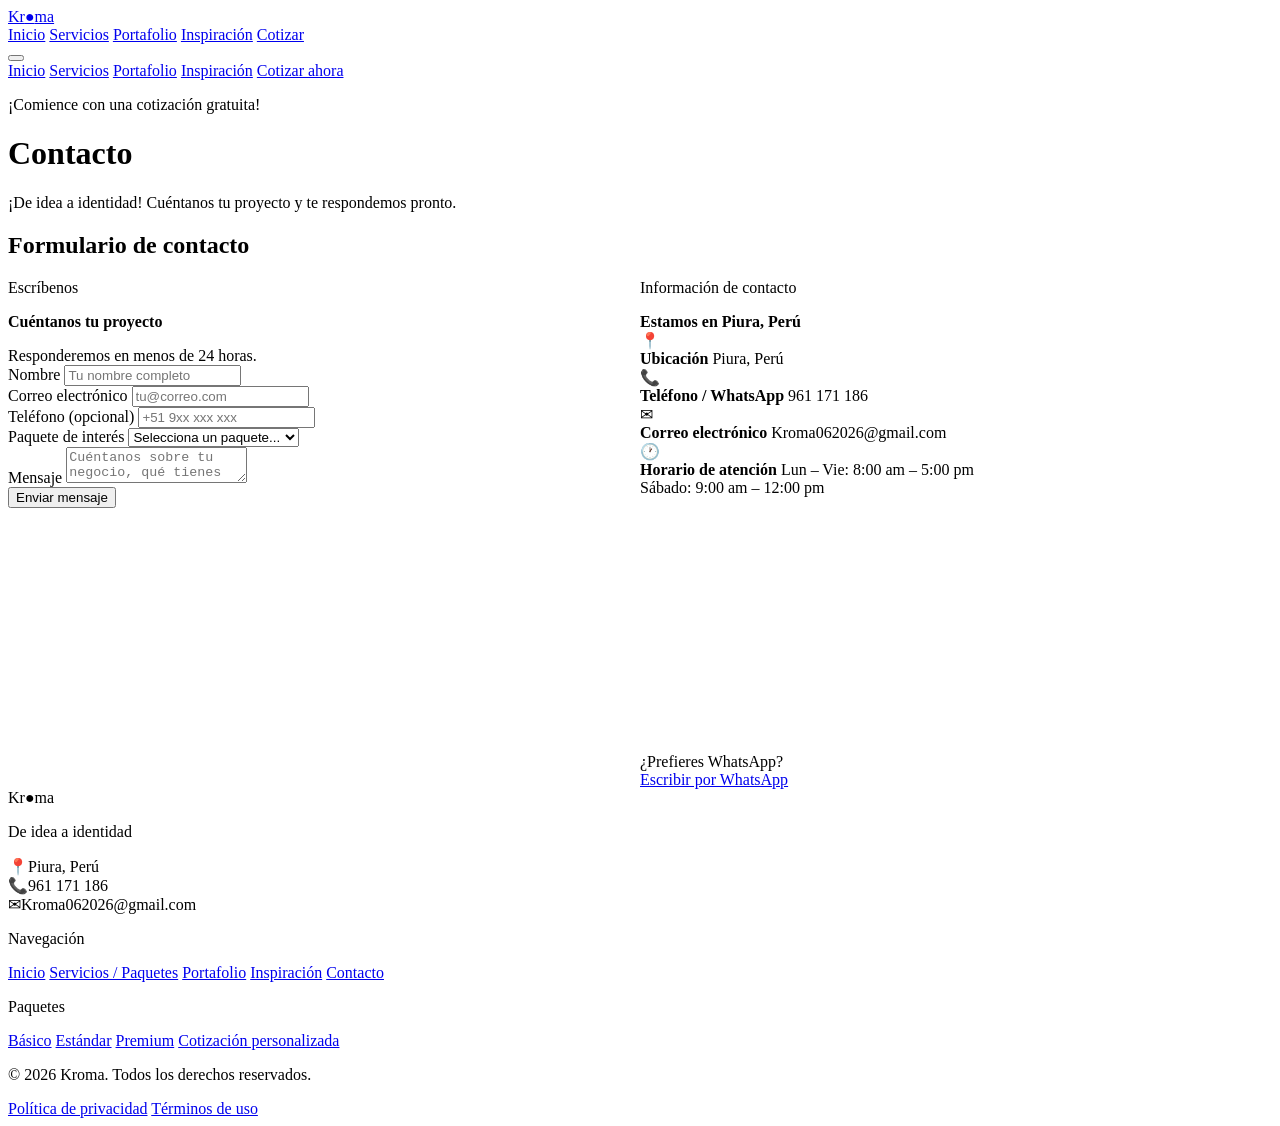
==== contacto.html @ 1860b7c7 "Add files via upload" ====
<!DOCTYPE html>
<html lang="es">
<head>
  <meta charset="UTF-8" />
  <meta name="viewport" content="width=device-width, initial-scale=1.0" />
  <meta name="description" content="Contacta a Kroma para una cotización gratuita — Piura, Perú." />
  <title>Contacto — Kroma</title>
  <link rel="preconnect" href="https://fonts.googleapis.com" />
  <link rel="preconnect" href="https://fonts.gstatic.com" crossorigin />
  <link href="https://fonts.googleapis.com/css2?family=Inter:wght@400;500;600;700&family=Playfair+Display:ital,wght@0,700;0,900;1,700&display=swap" rel="stylesheet" />
  <link rel="stylesheet" href="css/style.css" />
  <link rel="stylesheet" href="css/components.css" />
</head>
<body>

  <header class="navbar" role="banner">
    <div class="navbar__inner">
      <a href="index.html" class="navbar__logo" aria-label="Kroma — inicio">
        <span class="navbar__logo-text">Kr<span>&#9679;</span>ma</span>
      </a>
      <nav class="navbar__nav" aria-label="Navegación principal">
        <a href="index.html"       class="navbar__link">Inicio</a>
        <a href="servicios.html"   class="navbar__link">Servicios</a>
        <a href="portafolio.html"  class="navbar__link">Portafolio</a>
        <a href="inspiracion.html" class="navbar__link">Inspiración</a>
        <a href="contacto.html"    class="navbar__cta">Cotizar</a>
      </nav>
      <button class="navbar__hamburger" aria-label="Abrir menú" aria-expanded="false">
        <span></span><span></span><span></span>
      </button>
    </div>
  </header>

  <nav class="navbar__mobile-menu" aria-label="Menú móvil">
    <a href="index.html"       class="navbar__mobile-link">Inicio</a>
    <a href="servicios.html"   class="navbar__mobile-link">Servicios</a>
    <a href="portafolio.html"  class="navbar__mobile-link">Portafolio</a>
    <a href="inspiracion.html" class="navbar__mobile-link">Inspiración</a>
    <a href="contacto.html"    class="navbar__mobile-cta">Cotizar ahora</a>
  </nav>

  <main>

    <!-- PAGE HERO -->
    <div class="page-hero page-offset">
      <div class="container">
        <p class="page-hero__eyebrow">¡Comience con una cotización gratuita!</p>
        <h1 class="page-hero__title">Contacto</h1>
        <p class="page-hero__subtitle">¡De idea a identidad! Cuéntanos tu proyecto y te respondemos pronto.</p>
      </div>
    </div>


    <!-- CONTACT -->
    <section class="section" aria-labelledby="contact-title">
      <div class="container">
        <h2 class="visually-hidden" id="contact-title">Formulario de contacto</h2>

        <div style="display:grid; grid-template-columns: 1fr 1fr; gap: var(--sp-16); align-items: start;">

          <!-- FORM -->
          <div class="reveal">
            <span class="section-eyebrow">Escríbenos</span>
            <h3 style="font-size: var(--size-2xl); margin-bottom: var(--sp-2);">
              Cuéntanos tu proyecto
            </h3>
            <p class="text-muted" style="margin-bottom: var(--sp-8); font-size: var(--size-sm);">
              Responderemos en menos de 24 horas.
            </p>

            <form class="contact-form"
                  style="display:flex; flex-direction:column; gap: var(--sp-5);"
                  novalidate>

              <div class="form-group">
                <label class="form-label" for="name">Nombre</label>
                <input class="form-input"
                       type="text"
                       id="name"
                       name="name"
                       placeholder="Tu nombre completo"
                       autocomplete="name"
                       required />
              </div>

              <div class="form-group">
                <label class="form-label" for="email">Correo electrónico</label>
                <input class="form-input"
                       type="email"
                       id="email"
                       name="email"
                       placeholder="tu@correo.com"
                       autocomplete="email"
                       required />
              </div>

              <div class="form-group">
                <label class="form-label" for="phone">Teléfono (opcional)</label>
                <input class="form-input"
                       type="tel"
                       id="phone"
                       name="phone"
                       placeholder="+51 9xx xxx xxx"
                       autocomplete="tel" />
              </div>

              <div class="form-group">
                <label class="form-label" for="package">Paquete de interés</label>
                <select class="form-select" id="package" name="package">
                  <option value="">Selecciona un paquete...</option>
                  <option value="basico">Básico — S/.350</option>
                  <option value="estandar">Estándar — S/.650</option>
                  <option value="premium">Premium — S/.1,000</option>
                  <option value="personalizado">Cotización personalizada</option>
                </select>
              </div>

              <div class="form-group">
                <label class="form-label" for="message">Mensaje</label>
                <textarea class="form-textarea"
                          id="message"
                          name="message"
                          placeholder="Cuéntanos sobre tu negocio, qué tienes en mente y cualquier detalle relevante..."
                          required></textarea>
              </div>

              <button type="submit" class="btn btn--primary btn--lg"
                      style="align-self: flex-start;">
                Enviar mensaje
              </button>

            </form>
          </div>

          <!-- INFO -->
          <div>
            <div class="reveal" style="margin-bottom: var(--sp-10);">
              <span class="section-eyebrow">Información de contacto</span>
              <h3 style="font-size: var(--size-xl); margin-bottom: var(--sp-6);">
                Estamos en Piura, Perú
              </h3>

              <div style="display:flex; flex-direction:column; gap: var(--sp-2);">
                <div class="contact-info-item">
                  <div class="contact-info-icon" aria-hidden="true">📍</div>
                  <div class="contact-info-text">
                    <strong>Ubicación</strong>
                    <span>Piura, Perú</span>
                  </div>
                </div>
                <div class="contact-info-item">
                  <div class="contact-info-icon" aria-hidden="true">📞</div>
                  <div class="contact-info-text">
                    <strong>Teléfono / WhatsApp</strong>
                    <span>961 171 186</span>
                  </div>
                </div>
                <div class="contact-info-item">
                  <div class="contact-info-icon" aria-hidden="true">✉</div>
                  <div class="contact-info-text">
                    <strong>Correo electrónico</strong>
                    <span>Kroma062026@gmail.com</span>
                  </div>
                </div>
                <div class="contact-info-item">
                  <div class="contact-info-icon" aria-hidden="true">🕐</div>
                  <div class="contact-info-text">
                    <strong>Horario de atención</strong>
                    <span>Lun – Vie: 8:00 am – 5:00 pm</span>
                  </div>
                </div>
                <div class="contact-info-item" style="padding-left: calc(44px + var(--sp-4) + var(--sp-5));">
                  <div class="contact-info-text">
                    <span>Sábado: 9:00 am – 12:00 pm</span>
                  </div>
                </div>
              </div>
            </div>

            <!-- MAP embed -->
            <div class="reveal reveal-delay-1"
                 style="border-radius: var(--radius-lg); overflow:hidden; border: 1px solid var(--clr-border); box-shadow: var(--shadow-sm);">
              <iframe
                title="Mapa de Piura, Perú"
                src="https://www.google.com/maps/embed?pb=!1m18!1m12!1m3!1d31856.71!2d-80.6428!3d-5.1945!2m3!1f0!2f0!3f0!3m2!1i1024!2i768!4f13.1!3m3!1m2!1s0x904a1f5e3a6cb0e5%3A0x1c3c3b27b9e3e3e3!2sPiura%2C%20Per%C3%BA!5e0!3m2!1ses!2spe!4v1700000000000"
                width="100%"
                height="240"
                style="border:none; display:block;"
                loading="lazy"
                referrerpolicy="no-referrer-when-downgrade"
                aria-label="Mapa de Piura, Perú">
              </iframe>
            </div>

            <!-- Quick CTA via WhatsApp -->
            <div class="reveal reveal-delay-2"
                 style="margin-top: var(--sp-6); padding: var(--sp-6); background: var(--clr-green-100);
                        border-radius: var(--radius-lg); border: 1px solid var(--clr-green-300);">
              <p style="font-size: var(--size-sm); font-weight: var(--weight-semibold); color: var(--clr-primary-dk); margin-bottom: var(--sp-3);">
                ¿Prefieres WhatsApp?
              </p>
              <a href="https://wa.me/51961171186?text=Hola%2C%20me%20interesa%20una%20cotizaci%C3%B3n%20para%20mi%20marca."
                 target="_blank"
                 rel="noopener noreferrer"
                 class="btn btn--primary btn--sm">
                Escribir por WhatsApp
              </a>
            </div>
          </div>

        </div>
      </div>
    </section>

  </main>


  <footer class="footer" role="contentinfo">
    <div class="container">
      <div class="footer__grid">
        <div>
          <div class="footer__brand-name">Kr<span>&#9679;</span>ma</div>
          <p class="footer__tagline">De idea a identidad</p>
          <div class="footer__contact-item"><span class="footer__contact-icon">📍</span>Piura, Perú</div>
          <div class="footer__contact-item"><span class="footer__contact-icon">📞</span>961 171 186</div>
          <div class="footer__contact-item"><span class="footer__contact-icon">✉</span>Kroma062026@gmail.com</div>
        </div>
        <div>
          <p class="footer__col-title">Navegación</p>
          <a href="index.html"       class="footer__link">Inicio</a>
          <a href="servicios.html"   class="footer__link">Servicios / Paquetes</a>
          <a href="portafolio.html"  class="footer__link">Portafolio</a>
          <a href="inspiracion.html" class="footer__link">Inspiración</a>
          <a href="contacto.html"    class="footer__link">Contacto</a>
        </div>
        <div>
          <p class="footer__col-title">Paquetes</p>
          <a href="servicios.html#basico"   class="footer__link">Básico</a>
          <a href="servicios.html#estandar" class="footer__link">Estándar</a>
          <a href="servicios.html#premium"  class="footer__link">Premium</a>
          <a href="contacto.html"           class="footer__link">Cotización personalizada</a>
        </div>
      </div>
      <div class="footer__bottom">
        <p class="footer__copy">© 2026 Kroma. Todos los derechos reservados.</p>
        <div class="footer__bottom-links">
          <a href="#">Política de privacidad</a>
          <a href="#">Términos de uso</a>
        </div>
      </div>
    </div>
  </footer>

  <script src="js/main.js"></script>
</body>
</html>
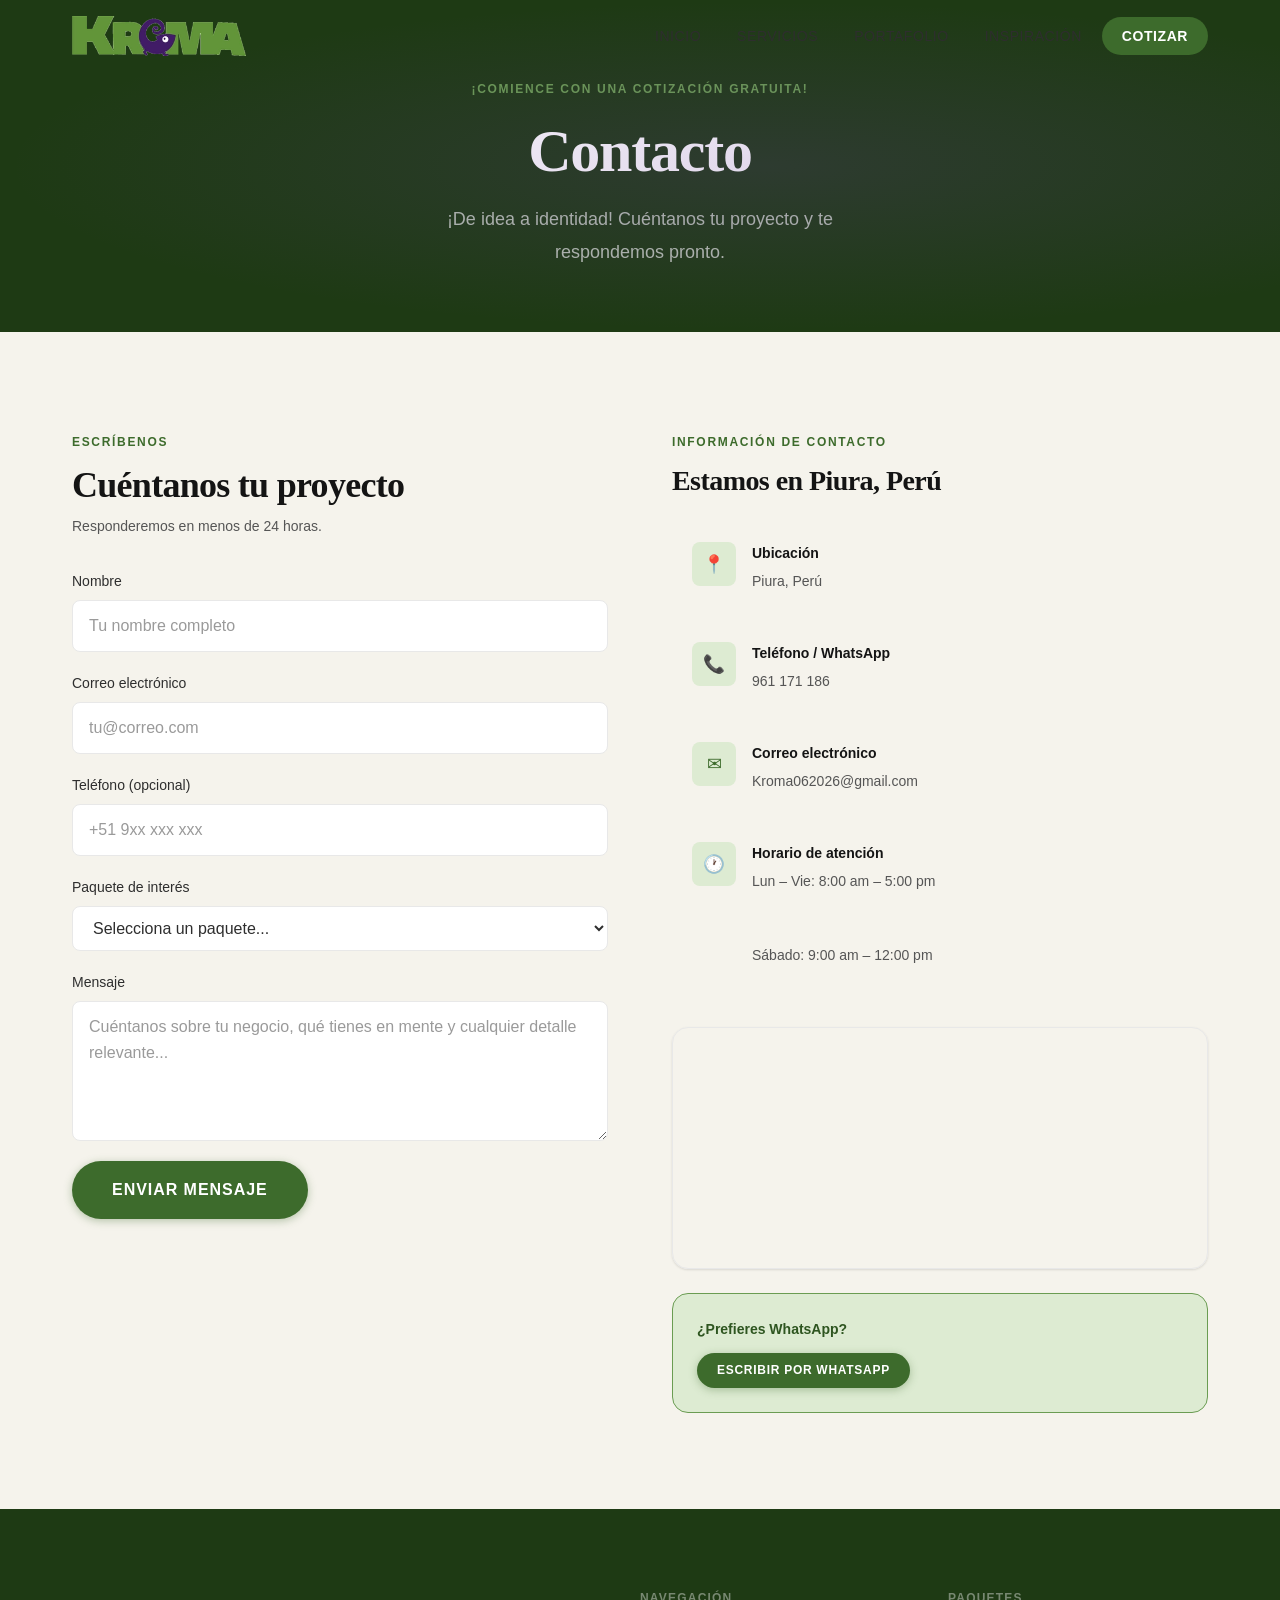
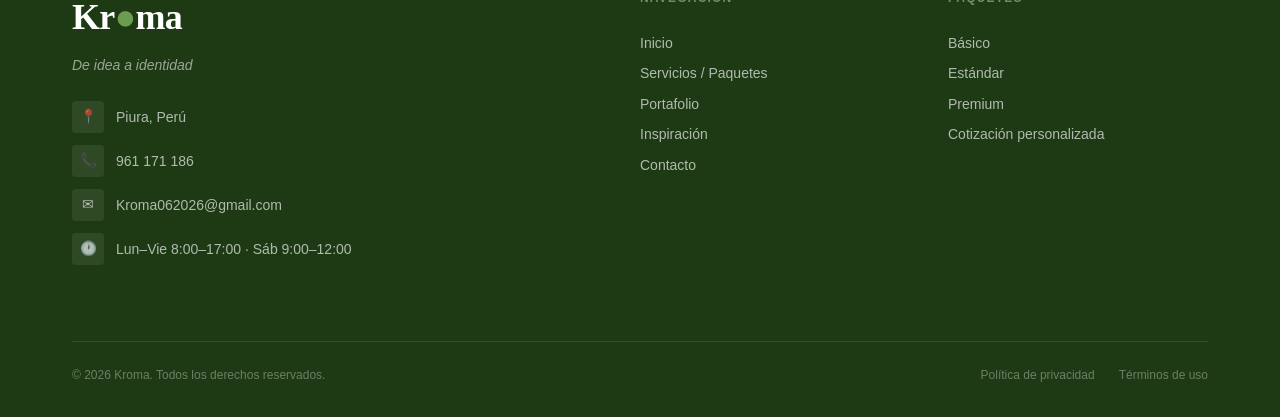
==== commit 51ac65e9: "Avance final dia 18" ====
--- a/contacto.html
+++ b/contacto.html
@@ -13,31 +13,7 @@
 </head>
 <body>
 
-  <header class="navbar" role="banner">
-    <div class="navbar__inner">
-      <a href="index.html" class="navbar__logo" aria-label="Kroma — inicio">
-        <span class="navbar__logo-text">Kr<span>&#9679;</span>ma</span>
-      </a>
-      <nav class="navbar__nav" aria-label="Navegación principal">
-        <a href="index.html"       class="navbar__link">Inicio</a>
-        <a href="servicios.html"   class="navbar__link">Servicios</a>
-        <a href="portafolio.html"  class="navbar__link">Portafolio</a>
-        <a href="inspiracion.html" class="navbar__link">Inspiración</a>
-        <a href="contacto.html"    class="navbar__cta">Cotizar</a>
-      </nav>
-      <button class="navbar__hamburger" aria-label="Abrir menú" aria-expanded="false">
-        <span></span><span></span><span></span>
-      </button>
-    </div>
-  </header>
-
-  <nav class="navbar__mobile-menu" aria-label="Menú móvil">
-    <a href="index.html"       class="navbar__mobile-link">Inicio</a>
-    <a href="servicios.html"   class="navbar__mobile-link">Servicios</a>
-    <a href="portafolio.html"  class="navbar__mobile-link">Portafolio</a>
-    <a href="inspiracion.html" class="navbar__mobile-link">Inspiración</a>
-    <a href="contacto.html"    class="navbar__mobile-cta">Cotizar ahora</a>
-  </nav>
+  <div id="site-header"></div>
 
   <main>
 
@@ -215,42 +191,9 @@
   </main>
 
 
-  <footer class="footer" role="contentinfo">
-    <div class="container">
-      <div class="footer__grid">
-        <div>
-          <div class="footer__brand-name">Kr<span>&#9679;</span>ma</div>
-          <p class="footer__tagline">De idea a identidad</p>
-          <div class="footer__contact-item"><span class="footer__contact-icon">📍</span>Piura, Perú</div>
-          <div class="footer__contact-item"><span class="footer__contact-icon">📞</span>961 171 186</div>
-          <div class="footer__contact-item"><span class="footer__contact-icon">✉</span>Kroma062026@gmail.com</div>
-        </div>
-        <div>
-          <p class="footer__col-title">Navegación</p>
-          <a href="index.html"       class="footer__link">Inicio</a>
-          <a href="servicios.html"   class="footer__link">Servicios / Paquetes</a>
-          <a href="portafolio.html"  class="footer__link">Portafolio</a>
-          <a href="inspiracion.html" class="footer__link">Inspiración</a>
-          <a href="contacto.html"    class="footer__link">Contacto</a>
-        </div>
-        <div>
-          <p class="footer__col-title">Paquetes</p>
-          <a href="servicios.html#basico"   class="footer__link">Básico</a>
-          <a href="servicios.html#estandar" class="footer__link">Estándar</a>
-          <a href="servicios.html#premium"  class="footer__link">Premium</a>
-          <a href="contacto.html"           class="footer__link">Cotización personalizada</a>
-        </div>
-      </div>
-      <div class="footer__bottom">
-        <p class="footer__copy">© 2026 Kroma. Todos los derechos reservados.</p>
-        <div class="footer__bottom-links">
-          <a href="#">Política de privacidad</a>
-          <a href="#">Términos de uso</a>
-        </div>
-      </div>
-    </div>
-  </footer>
+  <div id="site-footer"></div>
 
+  <script src="js/components.js"></script>
   <script src="js/main.js"></script>
 </body>
 </html>
--- a/css/style.css
+++ b/css/style.css
@@ -0,0 +1,324 @@
+/* ============================================================
+   KROMA — Design System
+   style.css  |  Tokens, Reset, Base Typography, Layout
+   ============================================================ */
+
+/* ── 1. DESIGN TOKENS ──────────────────────────────────────── */
+:root {
+  /* Brand Colors */
+  --clr-green-900: #1e3a14;
+  --clr-green-700: #2e5520;
+  --clr-green-500: #3d6b2c;   /* primary CTA / logo */
+  --clr-green-300: #6a9c52;
+  --clr-green-100: #ddebd2;
+
+  --clr-purple-700: #4a2475;
+  --clr-purple-500: #6b3fa0;  /* accent */
+  --clr-purple-200: #d8c4f0;
+  --clr-purple-50:  #f3edfb;
+
+  /* Neutrals */
+  --clr-cream:  #f5f3ec;      /* page background */
+  --clr-sand:   #ece9df;      /* subtle section bg */
+  --clr-white:  #ffffff;
+  --clr-ink-900: #141414;
+  --clr-ink-700: #2e2e2e;
+  --clr-ink-500: #555555;
+  --clr-ink-300: #9a9a9a;
+  --clr-ink-100: #e8e8e8;
+
+  /* Semantic */
+  --clr-bg:          var(--clr-cream);
+  --clr-surface:     var(--clr-white);
+  --clr-border:      var(--clr-ink-100);
+  --clr-text:        var(--clr-ink-700);
+  --clr-text-muted:  var(--clr-ink-500);
+  --clr-heading:     var(--clr-ink-900);
+  --clr-primary:     var(--clr-green-500);
+  --clr-primary-dk:  var(--clr-green-700);
+  --clr-accent:      var(--clr-purple-500);
+
+  /* Typography */
+  --font-display: 'Playfair Display', 'Georgia', serif;
+  --font-body:    'Inter', 'Helvetica Neue', Arial, sans-serif;
+  --font-label:   'Inter', sans-serif;
+
+  --size-xs:   0.75rem;   /*  12px */
+  --size-sm:   0.875rem;  /*  14px */
+  --size-base: 1rem;      /*  16px */
+  --size-md:   1.125rem;  /*  18px */
+  --size-lg:   1.375rem;  /*  22px */
+  --size-xl:   1.75rem;   /*  28px */
+  --size-2xl:  2.25rem;   /*  36px */
+  --size-3xl:  3rem;      /*  48px */
+  --size-4xl:  3.75rem;   /*  60px */
+
+  --leading-tight:  1.2;
+  --leading-snug:   1.4;
+  --leading-normal: 1.6;
+  --leading-loose:  1.8;
+
+  --weight-regular: 400;
+  --weight-medium:  500;
+  --weight-semibold:600;
+  --weight-bold:    700;
+  --weight-black:   900;
+
+  /* Spacing */
+  --sp-1:  0.25rem;
+  --sp-2:  0.5rem;
+  --sp-3:  0.75rem;
+  --sp-4:  1rem;
+  --sp-5:  1.25rem;
+  --sp-6:  1.5rem;
+  --sp-8:  2rem;
+  --sp-10: 2.5rem;
+  --sp-12: 3rem;
+  --sp-16: 4rem;
+  --sp-20: 5rem;
+  --sp-24: 6rem;
+  --sp-32: 8rem;
+
+  /* Layout */
+  --max-width:       1200px;
+  --max-width-text:  680px;
+  --nav-height:      72px;
+
+  /* Effects */
+  --radius-sm:  4px;
+  --radius-md:  8px;
+  --radius-lg:  16px;
+  --radius-xl:  24px;
+  --radius-full: 999px;
+
+  --shadow-sm:  0 1px 3px rgba(0,0,0,.07), 0 1px 2px rgba(0,0,0,.05);
+  --shadow-md:  0 4px 12px rgba(0,0,0,.08), 0 2px 6px rgba(0,0,0,.05);
+  --shadow-lg:  0 12px 32px rgba(0,0,0,.1),  0 4px 10px rgba(0,0,0,.06);
+  --shadow-xl:  0 24px 48px rgba(0,0,0,.12), 0 8px 16px rgba(0,0,0,.07);
+
+  --transition-fast:   150ms ease;
+  --transition-base:   250ms ease;
+  --transition-slow:   400ms ease;
+}
+
+/* ── 2. RESET & BOX MODEL ───────────────────────────────────── */
+*, *::before, *::after {
+  box-sizing: border-box;
+  margin: 0;
+  padding: 0;
+}
+
+html {
+  font-size: 16px;
+  scroll-behavior: smooth;
+  -webkit-font-smoothing: antialiased;
+  -moz-osx-font-smoothing: grayscale;
+  text-rendering: optimizeLegibility;
+}
+
+body {
+  font-family: var(--font-body);
+  font-size: var(--size-base);
+  font-weight: var(--weight-regular);
+  line-height: var(--leading-normal);
+  color: var(--clr-text);
+  background-color: var(--clr-bg);
+  overflow-x: hidden;
+}
+
+img, video {
+  display: block;
+  max-width: 100%;
+  height: auto;
+}
+
+a {
+  color: inherit;
+  text-decoration: none;
+}
+
+ul, ol {
+  list-style: none;
+}
+
+button, input, textarea, select {
+  font: inherit;
+  color: inherit;
+  background: none;
+  border: none;
+  outline: none;
+}
+
+button {
+  cursor: pointer;
+}
+
+/* ── 3. TYPOGRAPHY SCALE ────────────────────────────────────── */
+h1, h2, h3, h4, h5, h6 {
+  font-family: var(--font-display);
+  font-weight: var(--weight-bold);
+  line-height: var(--leading-tight);
+  color: var(--clr-heading);
+  letter-spacing: -0.02em;
+}
+
+h1 { font-size: clamp(var(--size-2xl), 5vw, var(--size-4xl)); }
+h2 { font-size: clamp(var(--size-xl),  4vw, var(--size-3xl)); }
+h3 { font-size: clamp(var(--size-lg),  2.5vw, var(--size-2xl)); }
+h4 { font-size: var(--size-xl); }
+h5 { font-size: var(--size-lg); }
+h6 { font-size: var(--size-md); }
+
+p {
+  line-height: var(--leading-normal);
+  color: var(--clr-text);
+}
+
+.text-muted { color: var(--clr-text-muted); }
+.text-small { font-size: var(--size-sm); }
+.text-label {
+  font-family: var(--font-label);
+  font-size: var(--size-xs);
+  font-weight: var(--weight-semibold);
+  letter-spacing: 0.12em;
+  text-transform: uppercase;
+  color: var(--clr-text-muted);
+}
+
+/* Decorative accent on section titles */
+.section-eyebrow {
+  display: inline-block;
+  font-size: var(--size-xs);
+  font-weight: var(--weight-semibold);
+  letter-spacing: 0.14em;
+  text-transform: uppercase;
+  color: var(--clr-primary);
+  margin-bottom: var(--sp-3);
+}
+
+.section-title {
+  font-family: var(--font-display);
+  font-weight: var(--weight-bold);
+  color: var(--clr-heading);
+  margin-bottom: var(--sp-4);
+}
+
+.section-subtitle {
+  font-size: var(--size-md);
+  color: var(--clr-text-muted);
+  max-width: var(--max-width-text);
+  line-height: var(--leading-loose);
+}
+
+/* ── 4. LAYOUT UTILITIES ────────────────────────────────────── */
+.container {
+  width: 100%;
+  max-width: var(--max-width);
+  margin-inline: auto;
+  padding-inline: var(--sp-8);
+}
+
+@media (max-width: 768px) {
+  .container { padding-inline: var(--sp-5); }
+}
+
+.section {
+  padding-block: var(--sp-24);
+}
+
+.section--alt {
+  background-color: var(--clr-sand);
+}
+
+.section--dark {
+  background-color: var(--clr-green-900);
+  color: var(--clr-white);
+}
+
+.section--dark h1,
+.section--dark h2,
+.section--dark h3 {
+  color: var(--clr-white);
+}
+
+.grid {
+  display: grid;
+  gap: var(--sp-8);
+}
+
+.grid-2 { grid-template-columns: repeat(2, 1fr); }
+.grid-3 { grid-template-columns: repeat(3, 1fr); }
+.grid-4 { grid-template-columns: repeat(4, 1fr); }
+
+@media (max-width: 1024px) {
+  .grid-4 { grid-template-columns: repeat(2, 1fr); }
+  .grid-3 { grid-template-columns: repeat(2, 1fr); }
+}
+
+@media (max-width: 640px) {
+  .grid-4,
+  .grid-3,
+  .grid-2 { grid-template-columns: 1fr; }
+  .section { padding-block: var(--sp-16); }
+}
+
+.flex { display: flex; }
+.flex-center { display: flex; align-items: center; justify-content: center; }
+.flex-between { display: flex; align-items: center; justify-content: space-between; }
+.flex-col { display: flex; flex-direction: column; }
+.gap-2 { gap: var(--sp-2); }
+.gap-4 { gap: var(--sp-4); }
+.gap-6 { gap: var(--sp-6); }
+.gap-8 { gap: var(--sp-8); }
+
+.text-center { text-align: center; }
+.text-left   { text-align: left; }
+
+/* ── 5. DIVIDER ─────────────────────────────────────────────── */
+.divider {
+  display: block;
+  width: 48px;
+  height: 3px;
+  background: linear-gradient(90deg, var(--clr-primary), var(--clr-accent));
+  border-radius: var(--radius-full);
+  margin-block: var(--sp-6);
+}
+
+.divider--center { margin-inline: auto; }
+
+/* ── 6. ACCESSIBILITY UTILITIES ────────────────────────────── */
+.visually-hidden {
+  position: absolute;
+  width: 1px;
+  height: 1px;
+  padding: 0;
+  margin: -1px;
+  overflow: hidden;
+  clip: rect(0, 0, 0, 0);
+  white-space: nowrap;
+  border: 0;
+}
+
+/* Focus ring for keyboard nav */
+:focus-visible {
+  outline: 2px solid var(--clr-primary);
+  outline-offset: 3px;
+  border-radius: var(--radius-sm);
+}
+
+/* ── 7. SCROLL REVEAL (initial state) ──────────────────────── */
+.reveal {
+  opacity: 0;
+  transform: translateY(28px);
+  transition: opacity var(--transition-slow), transform var(--transition-slow);
+}
+
+.reveal.visible {
+  opacity: 1;
+  transform: translateY(0);
+}
+
+.reveal-delay-1 { transition-delay: 100ms; }
+.reveal-delay-2 { transition-delay: 200ms; }
+.reveal-delay-3 { transition-delay: 300ms; }
+.reveal-delay-4 { transition-delay: 400ms; }
--- a/css/components.css
+++ b/css/components.css
@@ -0,0 +1,1086 @@
+/* ============================================================
+   KROMA — Components
+   components.css  |  Navbar, Buttons, Cards, Forms, Footer
+   ============================================================ */
+
+/* ── NAVBAR ─────────────────────────────────────────────────── */
+.navbar {
+  position: fixed;
+  top: 0;
+  left: 0;
+  right: 0;
+  z-index: 1000;
+  height: var(--nav-height);
+  display: flex;
+  align-items: center;
+  background-color: transparent;
+  transition: background-color var(--transition-base),
+              box-shadow var(--transition-base),
+              backdrop-filter var(--transition-base);
+}
+
+.navbar.scrolled {
+  background-color: rgba(245, 243, 236, 0.94);
+  backdrop-filter: blur(12px);
+  -webkit-backdrop-filter: blur(12px);
+  box-shadow: 0 1px 0 var(--clr-border);
+}
+
+.navbar__inner {
+  width: 100%;
+  max-width: var(--max-width);
+  margin-inline: auto;
+  padding-inline: var(--sp-8);
+  display: flex;
+  align-items: center;
+  justify-content: space-between;
+  gap: var(--sp-8);
+}
+
+/* Logo */
+.navbar__logo {
+  display: flex;
+  align-items: center;
+  flex-shrink: 0;
+  text-decoration: none;
+}
+
+.navbar__logo img {
+  height: 40px;
+  width: auto;
+}
+
+.navbar__logo-text {
+  font-family: var(--font-display);
+  font-size: 1.5rem;
+  font-weight: var(--weight-black);
+  color: var(--clr-primary);
+  letter-spacing: -0.03em;
+}
+
+.navbar__logo-text span {
+  color: var(--clr-accent);
+}
+
+/* Nav links */
+.navbar__nav {
+  display: flex;
+  align-items: center;
+  gap: var(--sp-1);
+}
+
+.navbar__link {
+  display: inline-flex;
+  align-items: center;
+  padding: var(--sp-2) var(--sp-4);
+  font-size: var(--size-sm);
+  font-weight: var(--weight-medium);
+  letter-spacing: 0.04em;
+  text-transform: uppercase;
+  color: var(--clr-ink-700);
+  border-radius: var(--radius-full);
+  transition: color var(--transition-fast), background-color var(--transition-fast);
+  position: relative;
+}
+
+.navbar__link::after {
+  content: '';
+  position: absolute;
+  bottom: 2px;
+  left: 50%;
+  transform: translateX(-50%) scaleX(0);
+  width: calc(100% - var(--sp-8));
+  height: 2px;
+  background: var(--clr-primary);
+  border-radius: var(--radius-full);
+  transition: transform var(--transition-base);
+}
+
+.navbar__link:hover {
+  color: var(--clr-primary);
+  background-color: var(--clr-green-100);
+}
+
+.navbar__link:hover::after,
+.navbar__link.active::after {
+  transform: translateX(-50%) scaleX(1);
+}
+
+.navbar__link.active {
+  color: var(--clr-primary);
+  font-weight: var(--weight-semibold);
+}
+
+/* CTA button in nav */
+.navbar__cta {
+  display: inline-flex;
+  align-items: center;
+  padding: var(--sp-2) var(--sp-5);
+  font-size: var(--size-sm);
+  font-weight: var(--weight-semibold);
+  letter-spacing: 0.04em;
+  text-transform: uppercase;
+  color: var(--clr-white) !important;
+  background-color: var(--clr-primary);
+  border-radius: var(--radius-full);
+  transition: background-color var(--transition-fast), transform var(--transition-fast);
+}
+
+.navbar__cta::after { display: none; }
+
+.navbar__cta:hover {
+  background-color: var(--clr-primary-dk);
+  transform: translateY(-1px);
+}
+
+/* Hamburger (mobile) */
+.navbar__hamburger {
+  display: none;
+  flex-direction: column;
+  justify-content: center;
+  gap: 5px;
+  width: 36px;
+  height: 36px;
+  cursor: pointer;
+  padding: var(--sp-1);
+}
+
+.navbar__hamburger span {
+  display: block;
+  width: 100%;
+  height: 2px;
+  background-color: var(--clr-ink-700);
+  border-radius: var(--radius-full);
+  transition: transform var(--transition-base), opacity var(--transition-base);
+  transform-origin: center;
+}
+
+.navbar__hamburger.open span:nth-child(1) {
+  transform: translateY(7px) rotate(45deg);
+}
+.navbar__hamburger.open span:nth-child(2) {
+  opacity: 0;
+  transform: scaleX(0);
+}
+.navbar__hamburger.open span:nth-child(3) {
+  transform: translateY(-7px) rotate(-45deg);
+}
+
+/* Mobile menu */
+.navbar__mobile-menu {
+  display: none;
+  position: fixed;
+  inset: var(--nav-height) 0 0 0;
+  background-color: var(--clr-bg);
+  padding: var(--sp-8);
+  flex-direction: column;
+  gap: var(--sp-2);
+  overflow-y: auto;
+  z-index: 999;
+  transform: translateY(-8px);
+  opacity: 0;
+  transition: opacity var(--transition-base), transform var(--transition-base);
+  pointer-events: none;
+}
+
+.navbar__mobile-menu.open {
+  opacity: 1;
+  transform: translateY(0);
+  pointer-events: auto;
+}
+
+.navbar__mobile-link {
+  display: block;
+  padding: var(--sp-4) var(--sp-5);
+  font-size: var(--size-lg);
+  font-weight: var(--weight-medium);
+  color: var(--clr-heading);
+  border-radius: var(--radius-md);
+  transition: background-color var(--transition-fast), color var(--transition-fast);
+}
+
+.navbar__mobile-link:hover,
+.navbar__mobile-link.active {
+  background-color: var(--clr-green-100);
+  color: var(--clr-primary);
+}
+
+.navbar__mobile-cta {
+  margin-top: var(--sp-4);
+  display: block;
+  text-align: center;
+  padding: var(--sp-4);
+  font-weight: var(--weight-semibold);
+  color: var(--clr-white) !important;
+  background-color: var(--clr-primary);
+  border-radius: var(--radius-md);
+}
+
+/* Page offset for fixed nav */
+.page-offset {
+  padding-top: var(--nav-height);
+}
+
+@media (max-width: 900px) {
+  .navbar__nav { display: none; }
+  .navbar__hamburger { display: flex; }
+  .navbar__mobile-menu { display: flex; }
+  .navbar__inner { padding-inline: var(--sp-5); }
+}
+
+/* ── BUTTONS ─────────────────────────────────────────────────── */
+.btn {
+  display: inline-flex;
+  align-items: center;
+  justify-content: center;
+  gap: var(--sp-2);
+  padding: var(--sp-3) var(--sp-8);
+  font-size: var(--size-sm);
+  font-weight: var(--weight-semibold);
+  letter-spacing: 0.06em;
+  text-transform: uppercase;
+  border-radius: var(--radius-full);
+  cursor: pointer;
+  transition: all var(--transition-base);
+  white-space: nowrap;
+  text-decoration: none;
+}
+
+.btn--primary {
+  background-color: var(--clr-primary);
+  color: var(--clr-white);
+  box-shadow: 0 2px 8px rgba(61, 107, 44, 0.35);
+}
+
+.btn--primary:hover {
+  background-color: var(--clr-primary-dk);
+  transform: translateY(-2px);
+  box-shadow: 0 6px 16px rgba(61, 107, 44, 0.4);
+}
+
+.btn--outline {
+  background-color: transparent;
+  color: var(--clr-primary);
+  border: 1.5px solid var(--clr-primary);
+}
+
+.btn--outline:hover {
+  background-color: var(--clr-green-100);
+  transform: translateY(-2px);
+}
+
+.btn--dark {
+  background-color: var(--clr-ink-900);
+  color: var(--clr-white);
+}
+
+.btn--dark:hover {
+  background-color: var(--clr-ink-700);
+  transform: translateY(-2px);
+}
+
+.btn--lg {
+  padding: var(--sp-4) var(--sp-10);
+  font-size: var(--size-base);
+}
+
+.btn--sm {
+  padding: var(--sp-2) var(--sp-5);
+  font-size: var(--size-xs);
+}
+
+.btn:active {
+  transform: translateY(0);
+}
+
+/* ── CARDS ───────────────────────────────────────────────────── */
+.card {
+  background-color: var(--clr-surface);
+  border-radius: var(--radius-lg);
+  overflow: hidden;
+  box-shadow: var(--shadow-sm);
+  border: 1px solid var(--clr-border);
+  transition: transform var(--transition-base), box-shadow var(--transition-base);
+}
+
+.card:hover {
+  transform: translateY(-4px);
+  box-shadow: var(--shadow-lg);
+}
+
+.card__media {
+  width: 100%;
+  aspect-ratio: 4/3;
+  overflow: hidden;
+}
+
+.card__media img {
+  width: 100%;
+  height: 100%;
+  object-fit: cover;
+  transition: transform var(--transition-slow);
+}
+
+.card:hover .card__media img {
+  transform: scale(1.04);
+}
+
+.card__body {
+  padding: var(--sp-6);
+}
+
+.card__eyebrow {
+  font-size: var(--size-xs);
+  font-weight: var(--weight-semibold);
+  letter-spacing: 0.1em;
+  text-transform: uppercase;
+  color: var(--clr-primary);
+  margin-bottom: var(--sp-2);
+}
+
+.card__title {
+  font-family: var(--font-display);
+  font-size: var(--size-xl);
+  font-weight: var(--weight-bold);
+  color: var(--clr-heading);
+  margin-bottom: var(--sp-3);
+  line-height: var(--leading-snug);
+}
+
+.card__text {
+  font-size: var(--size-sm);
+  color: var(--clr-text-muted);
+  line-height: var(--leading-normal);
+  margin-bottom: var(--sp-5);
+}
+
+/* Package / Pricing Card */
+.package-card {
+  background-color: var(--clr-surface);
+  border-radius: var(--radius-xl);
+  padding: var(--sp-10);
+  border: 1px solid var(--clr-border);
+  box-shadow: var(--shadow-md);
+  transition: transform var(--transition-base), box-shadow var(--transition-base);
+  position: relative;
+  overflow: hidden;
+}
+
+.package-card::before {
+  content: '';
+  position: absolute;
+  top: 0;
+  left: 0;
+  right: 0;
+  height: 4px;
+  background: linear-gradient(90deg, var(--clr-primary), var(--clr-accent));
+}
+
+.package-card:hover {
+  transform: translateY(-6px);
+  box-shadow: var(--shadow-xl);
+}
+
+.package-card--featured {
+  border-color: var(--clr-primary);
+  background: linear-gradient(160deg, var(--clr-white) 0%, rgba(221, 235, 210, 0.3) 100%);
+}
+
+.package-card__badge {
+  display: inline-block;
+  padding: var(--sp-1) var(--sp-3);
+  background-color: var(--clr-green-100);
+  color: var(--clr-primary);
+  font-size: var(--size-xs);
+  font-weight: var(--weight-semibold);
+  letter-spacing: 0.08em;
+  text-transform: uppercase;
+  border-radius: var(--radius-full);
+  margin-bottom: var(--sp-5);
+}
+
+.package-card__name {
+  font-family: var(--font-display);
+  font-size: var(--size-2xl);
+  font-weight: var(--weight-bold);
+  color: var(--clr-heading);
+  margin-bottom: var(--sp-2);
+}
+
+.package-card__price {
+  font-size: var(--size-3xl);
+  font-weight: var(--weight-black);
+  color: var(--clr-primary);
+  line-height: 1;
+  margin-bottom: var(--sp-6);
+}
+
+.package-card__price span {
+  font-size: var(--size-base);
+  font-weight: var(--weight-regular);
+  color: var(--clr-text-muted);
+}
+
+.package-card__divider {
+  width: 100%;
+  height: 1px;
+  background: var(--clr-border);
+  margin-block: var(--sp-6);
+}
+
+.package-card__features {
+  display: flex;
+  flex-direction: column;
+  gap: var(--sp-3);
+  margin-bottom: var(--sp-8);
+}
+
+.package-card__feature {
+  display: flex;
+  align-items: flex-start;
+  gap: var(--sp-3);
+  font-size: var(--size-sm);
+  color: var(--clr-text);
+}
+
+.package-card__feature-icon {
+  flex-shrink: 0;
+  width: 18px;
+  height: 18px;
+  background-color: var(--clr-green-100);
+  color: var(--clr-primary);
+  border-radius: var(--radius-full);
+  display: flex;
+  align-items: center;
+  justify-content: center;
+  font-size: 10px;
+  margin-top: 1px;
+}
+
+/* Service Icon Card */
+.service-card {
+  padding: var(--sp-8);
+  border-radius: var(--radius-lg);
+  background-color: var(--clr-surface);
+  border: 1px solid var(--clr-border);
+  transition: transform var(--transition-base), box-shadow var(--transition-base);
+}
+
+.service-card:hover {
+  transform: translateY(-4px);
+  box-shadow: var(--shadow-md);
+}
+
+.service-card__icon {
+  width: 52px;
+  height: 52px;
+  border-radius: var(--radius-md);
+  background-color: var(--clr-green-100);
+  display: flex;
+  align-items: center;
+  justify-content: center;
+  margin-bottom: var(--sp-5);
+  font-size: 1.4rem;
+  color: var(--clr-primary);
+}
+
+.service-card__title {
+  font-family: var(--font-display);
+  font-size: var(--size-lg);
+  font-weight: var(--weight-bold);
+  color: var(--clr-heading);
+  margin-bottom: var(--sp-3);
+}
+
+.service-card__text {
+  font-size: var(--size-sm);
+  color: var(--clr-text-muted);
+  line-height: var(--leading-normal);
+}
+
+/* ── TAG / BADGE ─────────────────────────────────────────────── */
+.tag {
+  display: inline-block;
+  padding: var(--sp-1) var(--sp-3);
+  border-radius: var(--radius-full);
+  font-size: var(--size-xs);
+  font-weight: var(--weight-medium);
+  letter-spacing: 0.06em;
+}
+
+.tag--green {
+  background-color: var(--clr-green-100);
+  color: var(--clr-primary);
+}
+
+.tag--purple {
+  background-color: var(--clr-purple-200);
+  color: var(--clr-purple-700);
+}
+
+/* ── FORM ELEMENTS ───────────────────────────────────────────── */
+.form-group {
+  display: flex;
+  flex-direction: column;
+  gap: var(--sp-2);
+}
+
+.form-label {
+  font-size: var(--size-sm);
+  font-weight: var(--weight-medium);
+  color: var(--clr-ink-700);
+}
+
+.form-input,
+.form-textarea,
+.form-select {
+  width: 100%;
+  padding: var(--sp-3) var(--sp-4);
+  background-color: var(--clr-white);
+  border: 1.5px solid var(--clr-border);
+  border-radius: var(--radius-md);
+  font-size: var(--size-base);
+  color: var(--clr-text);
+  transition: border-color var(--transition-fast), box-shadow var(--transition-fast);
+}
+
+.form-input:focus,
+.form-textarea:focus,
+.form-select:focus {
+  border-color: var(--clr-primary);
+  box-shadow: 0 0 0 3px rgba(61, 107, 44, 0.12);
+}
+
+.form-input::placeholder,
+.form-textarea::placeholder {
+  color: var(--clr-ink-300);
+}
+
+.form-textarea {
+  min-height: 140px;
+  resize: vertical;
+}
+
+/* ── FOOTER ──────────────────────────────────────────────────── */
+.footer {
+  background-color: var(--clr-green-900);
+  color: rgba(255, 255, 255, 0.75);
+  padding-block: var(--sp-20) var(--sp-8);
+}
+
+.footer__grid {
+  display: grid;
+  grid-template-columns: 2fr 1fr 1fr;
+  gap: var(--sp-12);
+  margin-bottom: var(--sp-16);
+}
+
+.footer__brand-name {
+  font-family: var(--font-display);
+  font-size: var(--size-2xl);
+  font-weight: var(--weight-black);
+  color: var(--clr-white);
+  letter-spacing: -0.02em;
+  margin-bottom: var(--sp-2);
+}
+
+.footer__brand-name span {
+  color: var(--clr-green-300);
+}
+
+.footer__tagline {
+  font-size: var(--size-sm);
+  color: rgba(255,255,255,0.55);
+  margin-bottom: var(--sp-6);
+  font-style: italic;
+}
+
+.footer__contact-item {
+  display: flex;
+  align-items: center;
+  gap: var(--sp-3);
+  font-size: var(--size-sm);
+  color: rgba(255,255,255,0.65);
+  margin-bottom: var(--sp-3);
+}
+
+.footer__contact-icon {
+  width: 32px;
+  height: 32px;
+  background-color: rgba(255,255,255,0.08);
+  border-radius: var(--radius-sm);
+  display: flex;
+  align-items: center;
+  justify-content: center;
+  flex-shrink: 0;
+  font-size: 0.85rem;
+}
+
+.footer__col-title {
+  font-size: var(--size-xs);
+  font-weight: var(--weight-semibold);
+  letter-spacing: 0.1em;
+  text-transform: uppercase;
+  color: rgba(255,255,255,0.4);
+  margin-bottom: var(--sp-5);
+}
+
+.footer__link {
+  display: block;
+  font-size: var(--size-sm);
+  color: rgba(255,255,255,0.65);
+  padding-block: var(--sp-1);
+  transition: color var(--transition-fast);
+}
+
+.footer__link:hover {
+  color: var(--clr-white);
+}
+
+.footer__bottom {
+  border-top: 1px solid rgba(255,255,255,0.1);
+  padding-top: var(--sp-6);
+  display: flex;
+  align-items: center;
+  justify-content: space-between;
+  gap: var(--sp-4);
+  flex-wrap: wrap;
+}
+
+.footer__copy {
+  font-size: var(--size-xs);
+  color: rgba(255,255,255,0.35);
+}
+
+.footer__bottom-links {
+  display: flex;
+  gap: var(--sp-6);
+}
+
+.footer__bottom-links a {
+  font-size: var(--size-xs);
+  color: rgba(255,255,255,0.35);
+  transition: color var(--transition-fast);
+}
+
+.footer__bottom-links a:hover {
+  color: rgba(255,255,255,0.7);
+}
+
+@media (max-width: 768px) {
+  .footer__grid {
+    grid-template-columns: 1fr;
+    gap: var(--sp-10);
+  }
+  .footer__bottom {
+    flex-direction: column;
+    text-align: center;
+  }
+}
+
+/* ── HERO ────────────────────────────────────────────────────── */
+.hero {
+  min-height: 100vh;
+  display: flex;
+  align-items: center;
+  position: relative;
+  overflow: hidden;
+}
+
+.hero__bg {
+  position: absolute;
+  inset: 0;
+  background-color: var(--clr-green-900);
+}
+
+.hero__bg-img {
+  position: absolute;
+  inset: 0;
+  width: 100%;
+  height: 100%;
+  object-fit: cover;
+  opacity: 0.22;
+}
+
+.hero__overlay {
+  position: absolute;
+  inset: 0;
+  background: linear-gradient(
+    135deg,
+    rgba(30, 58, 20, 0.85) 0%,
+    rgba(107, 63, 160, 0.25) 100%
+  );
+}
+
+.hero__content {
+  position: relative;
+  z-index: 1;
+  width: 100%;
+  max-width: var(--max-width);
+  margin-inline: auto;
+  padding-inline: var(--sp-8);
+  padding-block: var(--sp-32);
+}
+
+.hero__eyebrow {
+  display: inline-flex;
+  align-items: center;
+  gap: var(--sp-2);
+  font-size: var(--size-xs);
+  font-weight: var(--weight-semibold);
+  letter-spacing: 0.14em;
+  text-transform: uppercase;
+  color: var(--clr-green-300);
+  margin-bottom: var(--sp-6);
+}
+
+.hero__eyebrow::before {
+  content: '';
+  display: inline-block;
+  width: 24px;
+  height: 2px;
+  background-color: var(--clr-green-300);
+  border-radius: var(--radius-full);
+}
+
+.hero__title {
+  font-size: clamp(2.5rem, 7vw, 5.5rem);
+  font-weight: var(--weight-black);
+  color: var(--clr-white);
+  line-height: 1.05;
+  letter-spacing: -0.03em;
+  margin-bottom: var(--sp-6);
+  max-width: 820px;
+}
+
+.hero__title em {
+  font-style: italic;
+  color: var(--clr-green-300);
+}
+
+.hero__subtitle {
+  font-size: clamp(var(--size-base), 2vw, var(--size-lg));
+  color: rgba(255,255,255,0.72);
+  line-height: var(--leading-loose);
+  max-width: 540px;
+  margin-bottom: var(--sp-10);
+}
+
+.hero__actions {
+  display: flex;
+  align-items: center;
+  gap: var(--sp-4);
+  flex-wrap: wrap;
+}
+
+.hero__scroll {
+  position: absolute;
+  bottom: var(--sp-8);
+  left: 50%;
+  transform: translateX(-50%);
+  display: flex;
+  flex-direction: column;
+  align-items: center;
+  gap: var(--sp-2);
+  color: rgba(255,255,255,0.45);
+  font-size: var(--size-xs);
+  letter-spacing: 0.1em;
+  text-transform: uppercase;
+  animation: bounce 2.4s ease-in-out infinite;
+}
+
+@keyframes bounce {
+  0%, 100% { transform: translateX(-50%) translateY(0); }
+  50%       { transform: translateX(-50%) translateY(6px); }
+}
+
+/* ── BREADCRUMB ──────────────────────────────────────────────── */
+.page-hero {
+  background-color: var(--clr-green-900);
+  color: var(--clr-white);
+  padding-block: var(--sp-20) var(--sp-16);
+  text-align: center;
+  position: relative;
+  overflow: hidden;
+}
+
+.page-hero::after {
+  content: '';
+  position: absolute;
+  inset: 0;
+  background: radial-gradient(ellipse at 60% 50%, rgba(107,63,160,0.2) 0%, transparent 70%);
+  pointer-events: none;
+}
+
+.page-hero__eyebrow {
+  font-size: var(--size-xs);
+  font-weight: var(--weight-semibold);
+  letter-spacing: 0.14em;
+  text-transform: uppercase;
+  color: var(--clr-green-300);
+  margin-bottom: var(--sp-4);
+}
+
+.page-hero__title {
+  font-size: clamp(var(--size-2xl), 5vw, var(--size-4xl));
+  font-weight: var(--weight-black);
+  color: var(--clr-white);
+  letter-spacing: -0.02em;
+  margin-bottom: var(--sp-4);
+}
+
+.page-hero__subtitle {
+  font-size: var(--size-md);
+  color: rgba(255,255,255,0.65);
+  max-width: 500px;
+  margin-inline: auto;
+  line-height: var(--leading-loose);
+}
+
+/* ── STATS / HIGHLIGHTS ──────────────────────────────────────── */
+.stat-item {
+  text-align: center;
+}
+
+.stat-item__number {
+  font-family: var(--font-display);
+  font-size: var(--size-3xl);
+  font-weight: var(--weight-black);
+  color: var(--clr-primary);
+  line-height: 1;
+  margin-bottom: var(--sp-2);
+}
+
+.stat-item__label {
+  font-size: var(--size-sm);
+  color: var(--clr-text-muted);
+  letter-spacing: 0.04em;
+}
+
+/* ── INSPIRATION GRID ────────────────────────────────────────── */
+.inspiration-item {
+  position: relative;
+  border-radius: var(--radius-lg);
+  overflow: hidden;
+  cursor: pointer;
+}
+
+.inspiration-item img {
+  width: 100%;
+  height: 100%;
+  object-fit: cover;
+  transition: transform var(--transition-slow);
+  display: block;
+}
+
+.inspiration-item:hover img {
+  transform: scale(1.05);
+}
+
+.inspiration-item__overlay {
+  position: absolute;
+  inset: 0;
+  background: linear-gradient(to top, rgba(30,58,20,0.8) 0%, transparent 60%);
+  opacity: 0;
+  transition: opacity var(--transition-base);
+  display: flex;
+  align-items: flex-end;
+  padding: var(--sp-6);
+}
+
+.inspiration-item:hover .inspiration-item__overlay {
+  opacity: 1;
+}
+
+.inspiration-item__label {
+  font-size: var(--size-sm);
+  font-weight: var(--weight-semibold);
+  color: var(--clr-white);
+  letter-spacing: 0.04em;
+}
+
+/* ── CONTACT SECTION ─────────────────────────────────────────── */
+.contact-info-item {
+  display: flex;
+  align-items: flex-start;
+  gap: var(--sp-4);
+  padding: var(--sp-5);
+  border-radius: var(--radius-md);
+  transition: background-color var(--transition-fast);
+}
+
+.contact-info-item:hover {
+  background-color: var(--clr-sand);
+}
+
+.contact-info-icon {
+  width: 44px;
+  height: 44px;
+  flex-shrink: 0;
+  background-color: var(--clr-green-100);
+  color: var(--clr-primary);
+  border-radius: var(--radius-md);
+  display: flex;
+  align-items: center;
+  justify-content: center;
+  font-size: 1.1rem;
+}
+
+.contact-info-text strong {
+  display: block;
+  font-size: var(--size-sm);
+  font-weight: var(--weight-semibold);
+  color: var(--clr-heading);
+  margin-bottom: var(--sp-1);
+}
+
+.contact-info-text span {
+  font-size: var(--size-sm);
+  color: var(--clr-text-muted);
+}
+
+/* ── PORTFOLIO MASONRY ───────────────────────────────────────── */
+.portfolio-grid {
+  display: grid;
+  grid-template-columns: repeat(3, 1fr);
+  grid-auto-rows: 280px;
+  gap: var(--sp-4);
+}
+
+.portfolio-item {
+  position: relative;
+  border-radius: var(--radius-md);
+  overflow: hidden;
+  background-color: var(--clr-sand);
+}
+
+.portfolio-item--wide {
+  grid-column: span 2;
+}
+
+.portfolio-item--tall {
+  grid-row: span 2;
+}
+
+.portfolio-item img {
+  width: 100%;
+  height: 100%;
+  object-fit: cover;
+  transition: transform var(--transition-slow);
+}
+
+.portfolio-item:hover img {
+  transform: scale(1.04);
+}
+
+.portfolio-item__info {
+  position: absolute;
+  inset: 0;
+  background: linear-gradient(to top, rgba(30,58,20,0.85) 0%, transparent 55%);
+  display: flex;
+  flex-direction: column;
+  justify-content: flex-end;
+  padding: var(--sp-6);
+  opacity: 0;
+  transition: opacity var(--transition-base);
+}
+
+.portfolio-item:hover .portfolio-item__info {
+  opacity: 1;
+}
+
+.portfolio-item__title {
+  font-size: var(--size-md);
+  font-weight: var(--weight-bold);
+  color: var(--clr-white);
+  margin-bottom: var(--sp-1);
+}
+
+.portfolio-item__tag {
+  font-size: var(--size-xs);
+  color: var(--clr-green-300);
+  text-transform: uppercase;
+  letter-spacing: 0.08em;
+}
+
+@media (max-width: 768px) {
+  .portfolio-grid {
+    grid-template-columns: 1fr 1fr;
+    grid-auto-rows: 220px;
+  }
+  .portfolio-item--wide { grid-column: span 1; }
+}
+
+@media (max-width: 480px) {
+  .portfolio-grid {
+    grid-template-columns: 1fr;
+    grid-auto-rows: 240px;
+  }
+}
+
+/* ── PROCESS STEPS ───────────────────────────────────────────── */
+.process-step {
+  display: flex;
+  gap: var(--sp-6);
+  position: relative;
+}
+
+.process-step:not(:last-child)::after {
+  content: '';
+  position: absolute;
+  left: 19px;
+  top: 52px;
+  bottom: -40px;
+  width: 1px;
+  background: linear-gradient(to bottom, var(--clr-primary), transparent);
+}
+
+.process-step__number {
+  width: 40px;
+  height: 40px;
+  flex-shrink: 0;
+  border-radius: var(--radius-full);
+  background-color: var(--clr-primary);
+  color: var(--clr-white);
+  display: flex;
+  align-items: center;
+  justify-content: center;
+  font-size: var(--size-sm);
+  font-weight: var(--weight-bold);
+  margin-top: var(--sp-1);
+}
+
+.process-step__content {}
+
+.process-step__title {
+  font-family: var(--font-display);
+  font-size: var(--size-lg);
+  font-weight: var(--weight-bold);
+  color: var(--clr-heading);
+  margin-bottom: var(--sp-2);
+}
+
+.process-step__text {
+  font-size: var(--size-sm);
+  color: var(--clr-text-muted);
+  line-height: var(--leading-normal);
+}
+
+/* ── NOTICE / COMING SOON ────────────────────────────────────── */
+.notice {
+  display: inline-flex;
+  align-items: center;
+  gap: var(--sp-2);
+  padding: var(--sp-2) var(--sp-4);
+  background-color: var(--clr-sand);
+  border: 1px solid var(--clr-border);
+  border-radius: var(--radius-full);
+  font-size: var(--size-sm);
+  color: var(--clr-text-muted);
+}
+
+.notice--pending {
+  background-color: var(--clr-purple-50);
+  border-color: var(--clr-purple-200);
+  color: var(--clr-accent);
+}
